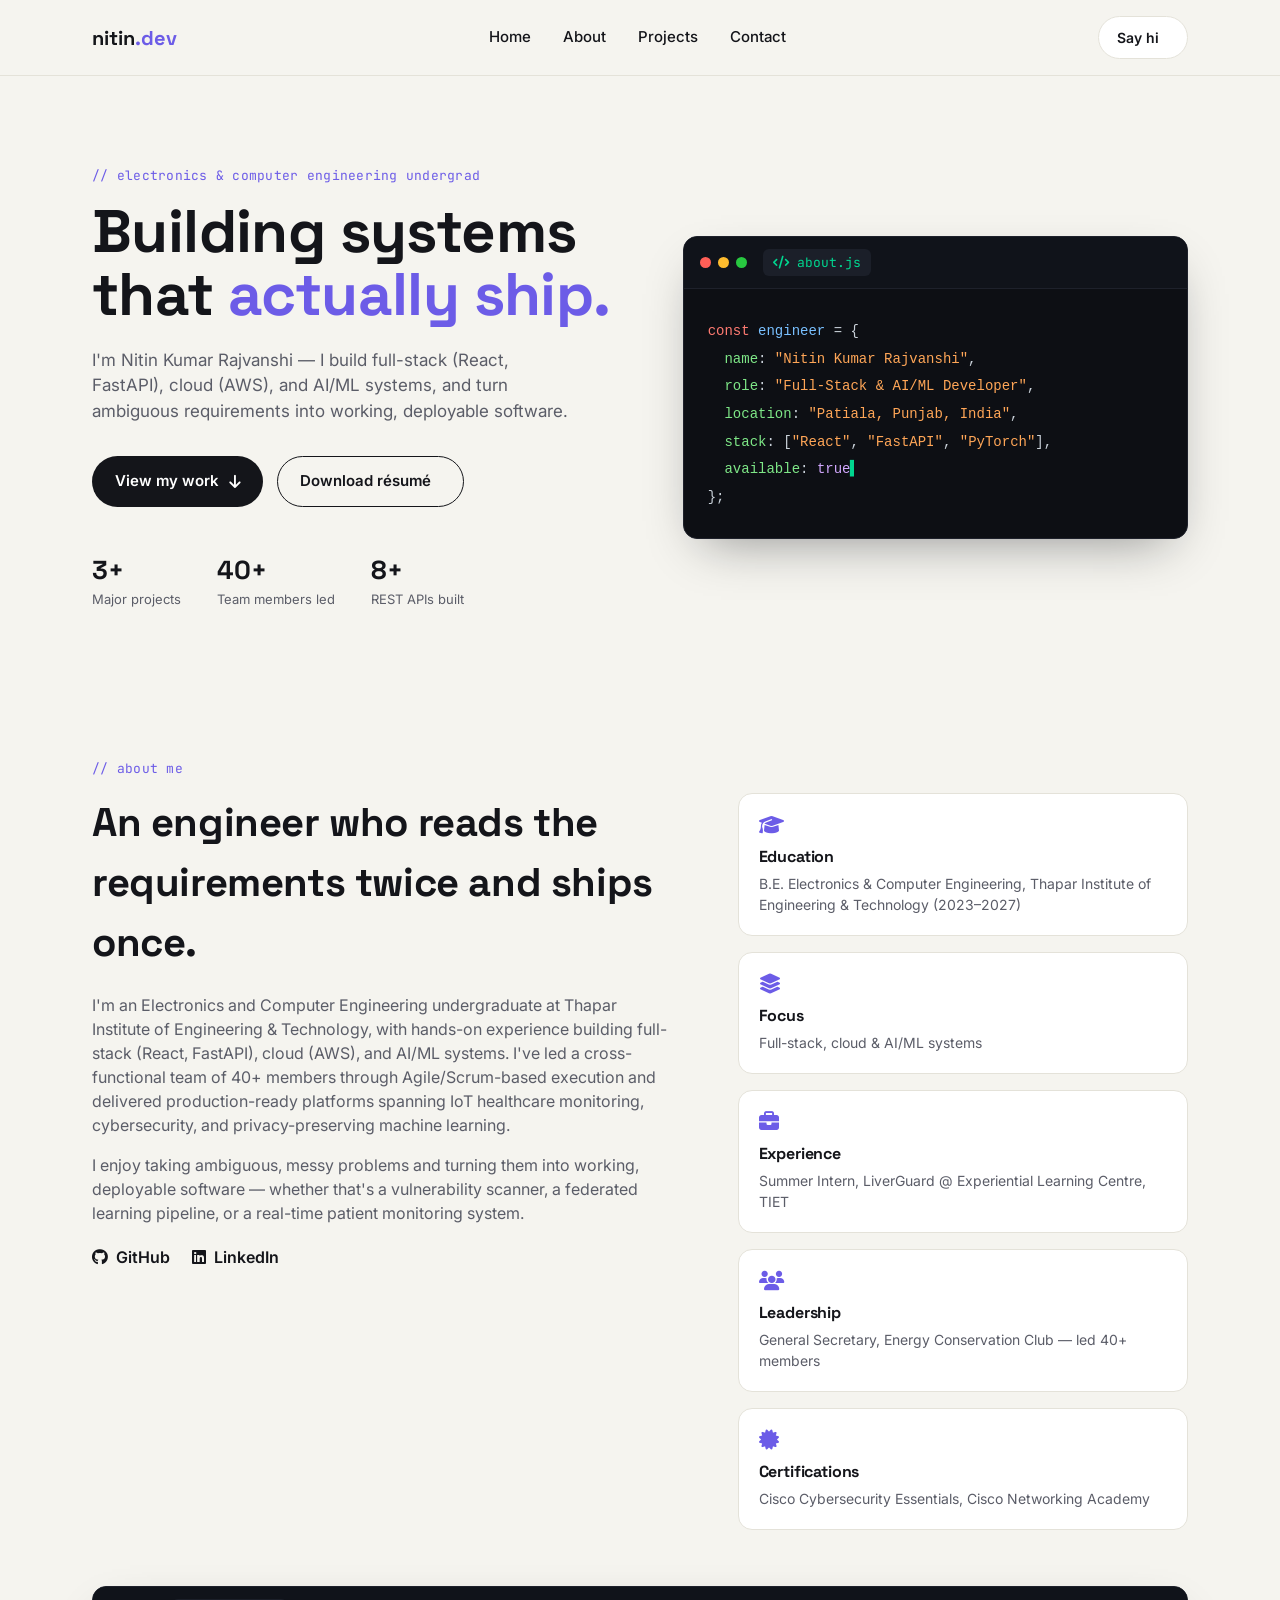
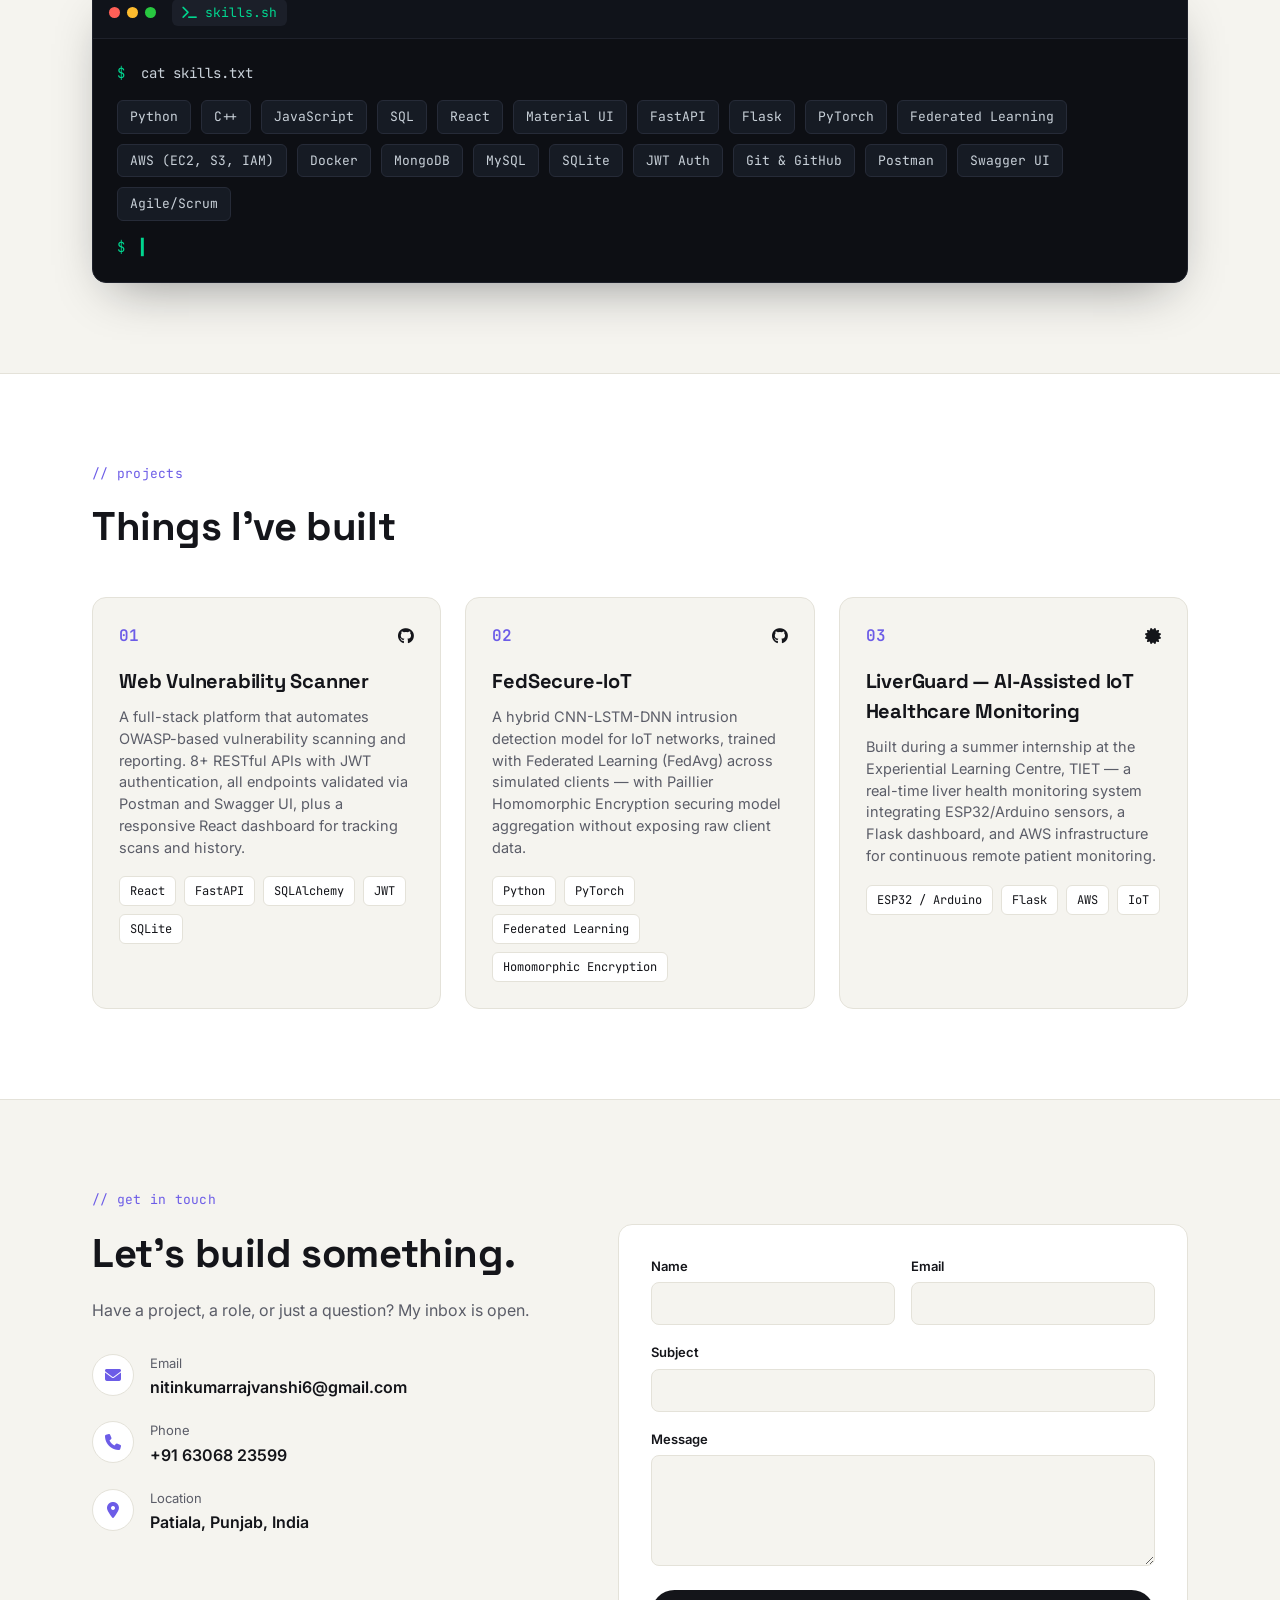
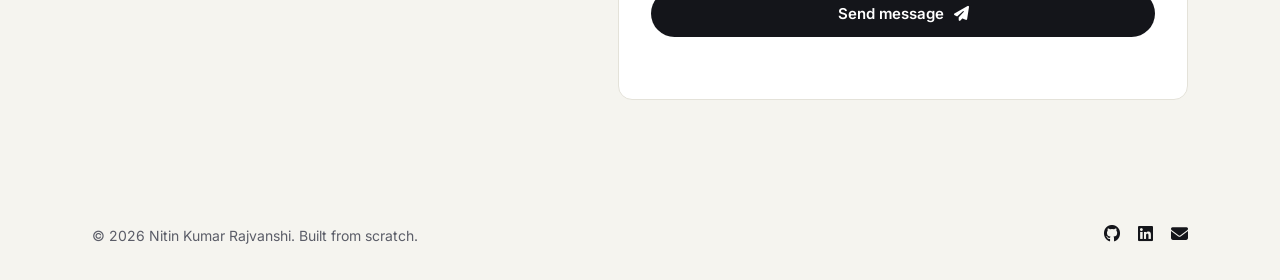
==== index.html @ a14ea59d "Initial portfolio" ====
<!DOCTYPE html>
<html lang="en">
<head>
<meta charset="UTF-8">
<meta name="viewport" content="width=device-width, initial-scale=1.0">
<title>Nitin Kumar Rajvanshi — Full-Stack & AI/ML Developer</title>
<meta name="description" content="Portfolio of Nitin Kumar Rajvanshi, Electronics & Computer Engineering undergraduate building full-stack, cloud, and AI/ML systems.">


<!-- Fonts -->
<link rel="preconnect" href="https://fonts.googleapis.com">
<link rel="preconnect" href="https://fonts.gstatic.com" crossorigin>
<link href="https://fonts.googleapis.com/css2?family=Space+Grotesk:wght@500;600;700&family=Inter:wght@400;500;600&family=JetBrains+Mono:wght@400;500;600&display=swap" rel="stylesheet">

<!-- Icons -->
<link rel="stylesheet" href="https://cdnjs.cloudflare.com/ajax/libs/font-awesome/6.5.1/css/all.min.css">

<link rel="stylesheet" href="style.css">
</head>
<body>

<!-- ============ NAV ============ -->
<header class="nav" id="nav">
  <div class="nav-inner">
    <a href="#home" class="logo">nitin<span class="dot">.dev</span></a>
    <nav class="nav-links">
      <a href="#home">Home</a>
      <a href="#about">About</a>
      <a href="#projects">Projects</a>
      <a href="#contact">Contact</a>
    </nav>
    <a href="#contact" class="btn btn-ghost nav-cta">Say hi <i class="fa-solid fa-arrow-up-right"></i></a>
    <button class="nav-toggle" id="navToggle" aria-label="Toggle menu"><i class="fa-solid fa-bars"></i></button>
  </div>
</header>

<!-- ============ HERO ============ -->
<section class="hero" id="home">
  <div class="hero-inner">
    <div class="hero-copy">
      <p class="eyebrow">// electronics & computer engineering undergrad</p>
      <h1>Building systems<br>that <span class="highlight">actually ship.</span></h1>
      <p class="hero-sub">I'm Nitin Kumar Rajvanshi — I build full-stack (React, FastAPI), cloud (AWS),
        and AI/ML systems, and turn ambiguous requirements into working, deployable software.</p>
      <div class="hero-actions">
        <a href="#projects" class="btn btn-primary">View my work <i class="fa-solid fa-arrow-down"></i></a>
        <a href="resume.pdf" class="btn btn-outline" download>Download résumé <i class="fa-solid fa-arrow-down-to-line"></i></a>
      </div>
      <div class="hero-stats">
        <div><strong>3+</strong><span>Major projects</span></div>
        <div><strong>40+</strong><span>Team members led</span></div>
        <div><strong>8+</strong><span>REST APIs built</span></div>
      </div>
    </div>

    <!-- signature element: code editor window -->
    <div class="editor" aria-hidden="false">
      <div class="editor-titlebar">
        <div class="editor-dots"><span></span><span></span><span></span></div>
        <div class="editor-tabs">
          <div class="editor-tab active"><i class="fa-solid fa-code"></i> about.js</div>
        </div>
      </div>
      <pre class="editor-body"><code><span class="c-key">const</span> <span class="c-var">engineer</span> = {
  <span class="c-prop">name</span>: <span class="c-str">"Nitin Kumar Rajvanshi"</span>,
  <span class="c-prop">role</span>: <span class="c-str">"Full-Stack & AI/ML Developer"</span>,
  <span class="c-prop">location</span>: <span class="c-str">"Patiala, Punjab, India"</span>,
  <span class="c-prop">stack</span>: [<span class="c-str">"React"</span>, <span class="c-str">"FastAPI"</span>, <span class="c-str">"PyTorch"</span>],
  <span class="c-prop">available</span>: <span class="c-bool">true</span><span class="cursor">▍</span>
};</code></pre>
    </div>
  </div>
</section>

<!-- ============ ABOUT ============ -->
<section class="about" id="about">
  <div class="section-inner">
    <p class="eyebrow">// about me</p>
    <div class="about-grid">
      <div class="about-text">
        <h2>An engineer who reads the requirements twice and ships once.</h2>
        <p>I'm an Electronics and Computer Engineering undergraduate at Thapar Institute of
          Engineering & Technology, with hands-on experience building full-stack (React, FastAPI),
          cloud (AWS), and AI/ML systems. I've led a cross-functional team of 40+ members through
          Agile/Scrum-based execution and delivered production-ready platforms spanning IoT
          healthcare monitoring, cybersecurity, and privacy-preserving machine learning.</p>
        <p>I enjoy taking ambiguous, messy problems and turning them into working, deployable
          software — whether that's a vulnerability scanner, a federated learning pipeline, or a
          real-time patient monitoring system.</p>
        <div class="about-links">
          <a href="https://github.com/NitinRajvanshi" target="_blank" rel="noopener"><i class="fa-brands fa-github"></i> GitHub</a>
          <a href="https://linkedin.com/in/nitinkumarrajvanshi" target="_blank" rel="noopener"><i class="fa-brands fa-linkedin"></i> LinkedIn</a>
        </div>
      </div>

      <div class="about-cards">
        <div class="info-card">
          <i class="fa-solid fa-graduation-cap"></i>
          <h3>Education</h3>
          <p>B.E. Electronics & Computer Engineering, Thapar Institute of Engineering & Technology (2023–2027)</p>
        </div>
        <div class="info-card">
          <i class="fa-solid fa-layer-group"></i>
          <h3>Focus</h3>
          <p>Full-stack, cloud & AI/ML systems</p>
        </div>
        <div class="info-card">
          <i class="fa-solid fa-briefcase"></i>
          <h3>Experience</h3>
          <p>Summer Intern, LiverGuard @ Experiential Learning Centre, TIET</p>
        </div>
        <div class="info-card">
          <i class="fa-solid fa-users"></i>
          <h3>Leadership</h3>
          <p>General Secretary, Energy Conservation Club — led 40+ members</p>
        </div>
        <div class="info-card">
          <i class="fa-solid fa-certificate"></i>
          <h3>Certifications</h3>
          <p>Cisco Cybersecurity Essentials, Cisco Networking Academy</p>
        </div>
      </div>
    </div>

    <!-- skills as a terminal -->
    <div class="terminal">
      <div class="editor-titlebar">
        <div class="editor-dots"><span></span><span></span><span></span></div>
        <div class="editor-tabs"><div class="editor-tab active"><i class="fa-solid fa-terminal"></i> skills.sh</div></div>
      </div>
      <div class="terminal-body">
        <p><span class="prompt">$</span> cat skills.txt</p>
        <div class="skill-tags">
          <span>Python</span><span>C++</span><span>JavaScript</span><span>SQL</span>
          <span>React</span><span>Material UI</span><span>FastAPI</span><span>Flask</span>
          <span>PyTorch</span><span>Federated Learning</span><span>AWS (EC2, S3, IAM)</span><span>Docker</span>
          <span>MongoDB</span><span>MySQL</span><span>SQLite</span><span>JWT Auth</span>
          <span>Git &amp; GitHub</span><span>Postman</span><span>Swagger UI</span><span>Agile/Scrum</span>
        </div>
        <p><span class="prompt">$</span> <span class="cursor">▍</span></p>
      </div>
    </div>
  </div>
</section>

<!-- ============ PROJECTS ============ -->
<section class="projects" id="projects">
  <div class="section-inner">
    <p class="eyebrow">// projects</p>
    <h2>Things I've built</h2>

    <div class="project-grid">

      <article class="project-card">
        <div class="project-top">
          <span class="project-num">01</span>
          <div class="project-links">
            <a href="https://github.com/NitinRajvanshi" target="_blank" rel="noopener" aria-label="Source code"><i class="fa-brands fa-github"></i></a>
          </div>
        </div>
        <h3>Web Vulnerability Scanner</h3>
        <p>A full-stack platform that automates OWASP-based vulnerability scanning and reporting.
          8+ RESTful APIs with JWT authentication, all endpoints validated via Postman and Swagger UI,
          plus a responsive React dashboard for tracking scans and history.</p>
        <div class="tags"><span>React</span><span>FastAPI</span><span>SQLAlchemy</span><span>JWT</span><span>SQLite</span></div>
      </article>

      <article class="project-card">
        <div class="project-top">
          <span class="project-num">02</span>
          <div class="project-links">
            <a href="https://github.com/NitinRajvanshi" target="_blank" rel="noopener" aria-label="Source code"><i class="fa-brands fa-github"></i></a>
          </div>
        </div>
        <h3>FedSecure-IoT</h3>
        <p>A hybrid CNN-LSTM-DNN intrusion detection model for IoT networks, trained with
          Federated Learning (FedAvg) across simulated clients — with Paillier Homomorphic
          Encryption securing model aggregation without exposing raw client data.</p>
        <div class="tags"><span>Python</span><span>PyTorch</span><span>Federated Learning</span><span>Homomorphic Encryption</span></div>
      </article>

      <article class="project-card">
        <div class="project-top">
          <span class="project-num">03</span>
          <div class="project-links">
            <span aria-label="Internship project" title="Internship project"><i class="fa-solid fa-certificate"></i></span>
          </div>
        </div>
        <h3>LiverGuard — AI-Assisted IoT Healthcare Monitoring</h3>
        <p>Built during a summer internship at the Experiential Learning Centre, TIET — a
          real-time liver health monitoring system integrating ESP32/Arduino sensors, a Flask
          dashboard, and AWS infrastructure for continuous remote patient monitoring.</p>
        <div class="tags"><span>ESP32 / Arduino</span><span>Flask</span><span>AWS</span><span>IoT</span></div>
      </article>

    </div>
  </div>
</section>

<!-- ============ CONTACT ============ -->
<section class="contact" id="contact">
  <div class="section-inner">
    <p class="eyebrow">// get in touch</p>
    <div class="contact-grid">
      <div class="contact-info">
        <h2>Let's build something.</h2>
        <p>Have a project, a role, or just a question? My inbox is open.</p>

        <div class="contact-detail"><i class="fa-solid fa-envelope"></i>
          <div><span>Email</span><a href="mailto:nitinkumarrajvanshi6@gmail.com">nitinkumarrajvanshi6@gmail.com</a></div>
        </div>
        <div class="contact-detail"><i class="fa-solid fa-phone"></i>
          <div><span>Phone</span><a href="tel:+916306823599">+91 63068 23599</a></div>
        </div>
        <div class="contact-detail"><i class="fa-solid fa-location-dot"></i>
          <div><span>Location</span><p>Patiala, Punjab, India</p></div>
        </div>
      </div>

      <form class="contact-form" id="contactForm">
        <div class="form-row">
          <div class="field">
            <label for="name">Name</label>
            <input type="text" id="name" name="name" required>
          </div>
          <div class="field">
            <label for="email">Email</label>
            <input type="email" id="email" name="email" required>
          </div>
        </div>
        <div class="field">
          <label for="subject">Subject</label>
          <input type="text" id="subject" name="subject" required>
        </div>
        <div class="field">
          <label for="message">Message</label>
          <textarea id="message" name="message" rows="5" required></textarea>
        </div>
        <button type="submit" class="btn btn-primary btn-block">Send message <i class="fa-solid fa-paper-plane"></i></button>
        <p class="form-note" id="formNote"></p>
      </form>
    </div>
  </div>
</section>

<footer class="footer">
  <div class="section-inner footer-inner">
    <p>© <span id="year"></span> Nitin Kumar Rajvanshi. Built from scratch.</p>
    <div class="footer-links">
      <a href="https://github.com/NitinRajvanshi" target="_blank" rel="noopener"><i class="fa-brands fa-github"></i></a>
      <a href="https://linkedin.com/in/nitinkumarrajvanshi" target="_blank" rel="noopener"><i class="fa-brands fa-linkedin"></i></a>
      <a href="mailto:nitinkumarrajvanshi6@gmail.com"><i class="fa-solid fa-envelope"></i></a>
    </div>
  </div>
</footer>

<script src="script.js"></script>
</body>
</html>
---- style.css ----
/* =========================================================
   DESIGN TOKENS
   ========================================================= */
:root{
  --paper:      #F5F4EF;
  --ink:        #14151A;
  --ink-soft:   #5B5D68;
  --line:       #E4E2D9;
  --panel:      #0D0F14;      /* editor / terminal dark surface */
  --panel-text: #C9D1D9;
  --accent:     #00D68F;      /* terminal green */
  --accent-2:   #6C5CE7;      /* violet, secondary accent */
  --white:      #ffffff;

  --font-display: 'Space Grotesk', sans-serif;
  --font-body:    'Inter', sans-serif;
  --font-mono:    'JetBrains Mono', monospace;

  --radius: 14px;
  --container: 1160px;
}

*{ box-sizing: border-box; margin: 0; padding: 0; }
html{ scroll-behavior: smooth; }
body{
  font-family: var(--font-body);
  background: var(--paper);
  color: var(--ink);
  line-height: 1.5;
  -webkit-font-smoothing: antialiased;
}
img{ max-width: 100%; display:block; }
a{ color: inherit; text-decoration: none; }
ul{ list-style: none; }

.section-inner{
  max-width: var(--container);
  margin: 0 auto;
  padding: 0 32px;
}
.eyebrow{
  font-family: var(--font-mono);
  font-size: 13px;
  letter-spacing: .02em;
  color: var(--accent-2);
  margin-bottom: 14px;
}
h1,h2,h3{ font-family: var(--font-display); letter-spacing: -0.01em; }
h2{ font-size: clamp(28px, 4vw, 40px); margin-bottom: 20px; }

/* focus visibility */
a:focus-visible, button:focus-visible, input:focus-visible, textarea:focus-visible{
  outline: 2px solid var(--accent-2);
  outline-offset: 3px;
}
@media (prefers-reduced-motion: reduce){
  *{ animation: none !important; transition: none !important; }
}

/* =========================================================
   BUTTONS
   ========================================================= */
.btn{
  display:inline-flex; align-items:center; gap:10px;
  padding: 13px 22px;
  border-radius: 999px;
  font-family: var(--font-body);
  font-weight: 600;
  font-size: 15px;
  border: 1px solid transparent;
  cursor: pointer;
  transition: transform .15s ease, background .15s ease, color .15s ease, border-color .15s ease;
}
.btn:hover{ transform: translateY(-2px); }
.btn-primary{ background: var(--ink); color: var(--white); }
.btn-primary:hover{ background: var(--accent-2); }
.btn-outline{ background: transparent; color: var(--ink); border-color: var(--ink); }
.btn-outline:hover{ background: var(--ink); color: var(--white); }
.btn-ghost{ background: var(--white); color: var(--ink); border-color: var(--line); padding: 10px 18px; font-size: 14px; }
.btn-block{ width: 100%; justify-content: center; }

/* =========================================================
   NAV
   ========================================================= */
.nav{
  position: sticky; top: 0; z-index: 50;
  background: rgba(245,244,239,0.85);
  backdrop-filter: blur(10px);
  border-bottom: 1px solid var(--line);
}
.nav-inner{
  max-width: var(--container);
  margin: 0 auto;
  padding: 16px 32px;
  display:flex; align-items:center; justify-content:space-between;
}
.logo{ font-family: var(--font-display); font-weight: 700; font-size: 20px; }
.logo .dot{ color: var(--accent-2); }
.nav-links{ display:flex; gap: 32px; font-size: 15px; font-weight: 500; }
.nav-links a{ position:relative; }
.nav-links a::after{
  content:""; position:absolute; left:0; bottom:-4px; width:0; height:2px;
  background: var(--accent-2); transition: width .2s ease;
}
.nav-links a:hover::after{ width:100%; }
.nav-toggle{ display:none; background:none; border:none; font-size:20px; cursor:pointer; }

@media (max-width: 860px){
  .nav-links, .nav-cta{ display:none; }
  .nav-toggle{ display:block; }
  .nav-links.open{
    display:flex; flex-direction:column; gap:18px;
    position:absolute; top:100%; left:0; right:0;
    background: var(--paper); padding: 24px 32px; border-bottom: 1px solid var(--line);
  }
}

/* =========================================================
   HERO
   ========================================================= */
.hero{ padding: 90px 0 60px; }
.hero-inner{
  max-width: var(--container);
  margin: 0 auto;
  padding: 0 32px;
  display: grid;
  grid-template-columns: 1.05fr 1fr;
  gap: 60px;
  align-items: center;
}
.hero-copy h1{
  font-size: clamp(38px, 5.2vw, 60px);
  line-height: 1.05;
  margin-bottom: 22px;
}
.highlight{ color: var(--accent-2); }
.hero-sub{ font-size: 17px; color: var(--ink-soft); max-width: 480px; margin-bottom: 32px; }
.hero-actions{ display:flex; gap: 14px; flex-wrap: wrap; margin-bottom: 44px; }
.hero-stats{ display:flex; gap: 36px; }
.hero-stats div{ display:flex; flex-direction:column; }
.hero-stats strong{ font-family: var(--font-display); font-size: 26px; }
.hero-stats span{ font-size: 13px; color: var(--ink-soft); }

/* editor window — signature element */
.editor, .terminal{
  background: var(--panel);
  border-radius: var(--radius);
  overflow: hidden;
  box-shadow: 0 20px 50px -20px rgba(13,15,20,0.45);
  border: 1px solid #1E212B;
}
.editor-titlebar{
  display:flex; align-items:center; gap: 16px;
  padding: 12px 16px;
  background: #10131A;
  border-bottom: 1px solid #1E212B;
}
.editor-dots{ display:flex; gap:7px; }
.editor-dots span{ width:11px; height:11px; border-radius:50%; background:#33384A; }
.editor-dots span:nth-child(1){ background:#FF5F57; }
.editor-dots span:nth-child(2){ background:#FEBC2E; }
.editor-dots span:nth-child(3){ background:#28C840; }
.editor-tabs{ display:flex; }
.editor-tab{
  font-family: var(--font-mono); font-size: 13px; color: var(--panel-text);
  display:flex; align-items:center; gap:8px;
  padding: 4px 10px; border-radius: 6px;
}
.editor-tab.active{ background:#1B1F29; color: var(--accent); }
.editor-body{
  font-family: var(--font-mono);
  font-size: 14px;
  line-height: 1.9;
  color: var(--panel-text);
  padding: 28px 24px;
  overflow-x: auto;
}
.c-key{ color:#FF7B72; } .c-var{ color:#79C0FF; } .c-prop{ color:#7EE787; }
.c-str{ color:#FFA657; } .c-bool{ color:#D2A8FF; }
.cursor{ color: var(--accent); animation: blink 1s step-end infinite; }
@keyframes blink{ 50%{ opacity:0; } }

/* =========================================================
   ABOUT
   ========================================================= */
.about{ padding: 90px 0; }
.about-grid{ display:grid; grid-template-columns: 1.3fr 1fr; gap: 60px; margin-bottom: 56px; }
.about-text p{ color: var(--ink-soft); margin-bottom: 16px; font-size: 16px; }
.about-links{ display:flex; gap: 22px; margin-top: 20px; font-weight: 600; }
.about-links a{ display:flex; align-items:center; gap:8px; }
.about-links a:hover{ color: var(--accent-2); }

.about-cards{ display:flex; flex-direction:column; gap: 16px; }
.info-card{
  background: var(--white);
  border: 1px solid var(--line);
  border-radius: var(--radius);
  padding: 20px;
}
.info-card i{ color: var(--accent-2); font-size: 20px; margin-bottom: 10px; }
.info-card h3{ font-size: 16px; margin-bottom: 4px; }
.info-card p{ color: var(--ink-soft); font-size: 14px; }

.terminal-body{ padding: 24px; font-family: var(--font-mono); font-size: 14px; color: var(--panel-text); }
.prompt{ color: var(--accent); margin-right: 8px; }
.skill-tags{ display:flex; flex-wrap:wrap; gap:10px; margin: 16px 0; }
.skill-tags span{
  background:#161B24; border:1px solid #262B38; color: var(--panel-text);
  padding: 6px 12px; border-radius: 6px; font-size: 13px;
}

/* =========================================================
   PROJECTS
   ========================================================= */
.projects{ padding: 90px 0; background: var(--white); border-top:1px solid var(--line); border-bottom:1px solid var(--line); }
.project-grid{ display:grid; grid-template-columns: repeat(3, 1fr); gap: 24px; margin-top: 40px; }
.project-card{
  background: var(--paper);
  border: 1px solid var(--line);
  border-radius: var(--radius);
  padding: 26px;
  transition: transform .2s ease, box-shadow .2s ease;
}
.project-card:hover{ transform: translateY(-6px); box-shadow: 0 20px 40px -24px rgba(20,21,26,0.25); }
.project-top{ display:flex; justify-content:space-between; align-items:center; margin-bottom: 18px; }
.project-num{ font-family: var(--font-mono); color: var(--accent-2); font-weight:600; }
.project-links{ display:flex; gap:14px; font-size: 16px; }
.project-links a:hover{ color: var(--accent-2); }
.project-card h3{ font-size: 20px; margin-bottom: 10px; }
.project-card p{ color: var(--ink-soft); font-size: 14.5px; margin-bottom: 18px; }
.tags{ display:flex; flex-wrap:wrap; gap:8px; }
.tags span{ font-family: var(--font-mono); font-size: 12px; background: var(--white); border:1px solid var(--line); padding: 5px 10px; border-radius: 6px; }

/* =========================================================
   CONTACT
   ========================================================= */
.contact{ padding: 90px 0; }
.contact-grid{ display:grid; grid-template-columns: 0.9fr 1.1fr; gap: 60px; }
.contact-info h2{ margin-bottom: 14px; }
.contact-info > p{ color: var(--ink-soft); margin-bottom: 32px; }
.contact-detail{ display:flex; align-items:flex-start; gap:16px; margin-bottom: 22px; }
.contact-detail i{
  width: 42px; height: 42px; border-radius: 50%;
  background: var(--white); border:1px solid var(--line);
  display:flex; align-items:center; justify-content:center;
  color: var(--accent-2); flex-shrink:0;
}
.contact-detail span{ display:block; font-size: 13px; color: var(--ink-soft); margin-bottom: 2px; }
.contact-detail a, .contact-detail p{ font-weight: 600; }

.contact-form{ background: var(--white); border:1px solid var(--line); border-radius: var(--radius); padding: 32px; }
.form-row{ display:grid; grid-template-columns: 1fr 1fr; gap: 16px; }
.field{ margin-bottom: 18px; }
.field label{ display:block; font-size: 13px; font-weight:600; margin-bottom: 6px; }
.field input, .field textarea{
  width:100%; padding: 12px 14px; border-radius: 8px;
  border:1px solid var(--line); font-family: var(--font-body); font-size: 14px;
  background: var(--paper);
}
.field input:focus, .field textarea:focus{ border-color: var(--accent-2); }
.form-note{ margin-top: 12px; font-size: 13px; color: var(--accent-2); min-height: 18px; }

/* =========================================================
   FOOTER
   ========================================================= */
.footer{ padding: 32px 0; }
.footer-inner{ display:flex; justify-content:space-between; align-items:center; flex-wrap:wrap; gap: 16px; }
.footer p{ color: var(--ink-soft); font-size: 14px; }
.footer-links{ display:flex; gap: 18px; font-size: 17px; }
.footer-links a:hover{ color: var(--accent-2); }

/* =========================================================
   RESPONSIVE
   ========================================================= */
@media (max-width: 900px){
  .hero-inner, .about-grid, .contact-grid{ grid-template-columns: 1fr; }
  .project-grid{ grid-template-columns: 1fr 1fr; }
  .form-row{ grid-template-columns: 1fr; }
}
@media (max-width: 600px){
  .project-grid{ grid-template-columns: 1fr; }
  .hero{ padding-top: 60px; }
  .hero-stats{ gap: 22px; }
  .section-inner, .nav-inner, .hero-inner{ padding-left: 20px; padding-right: 20px; }
}
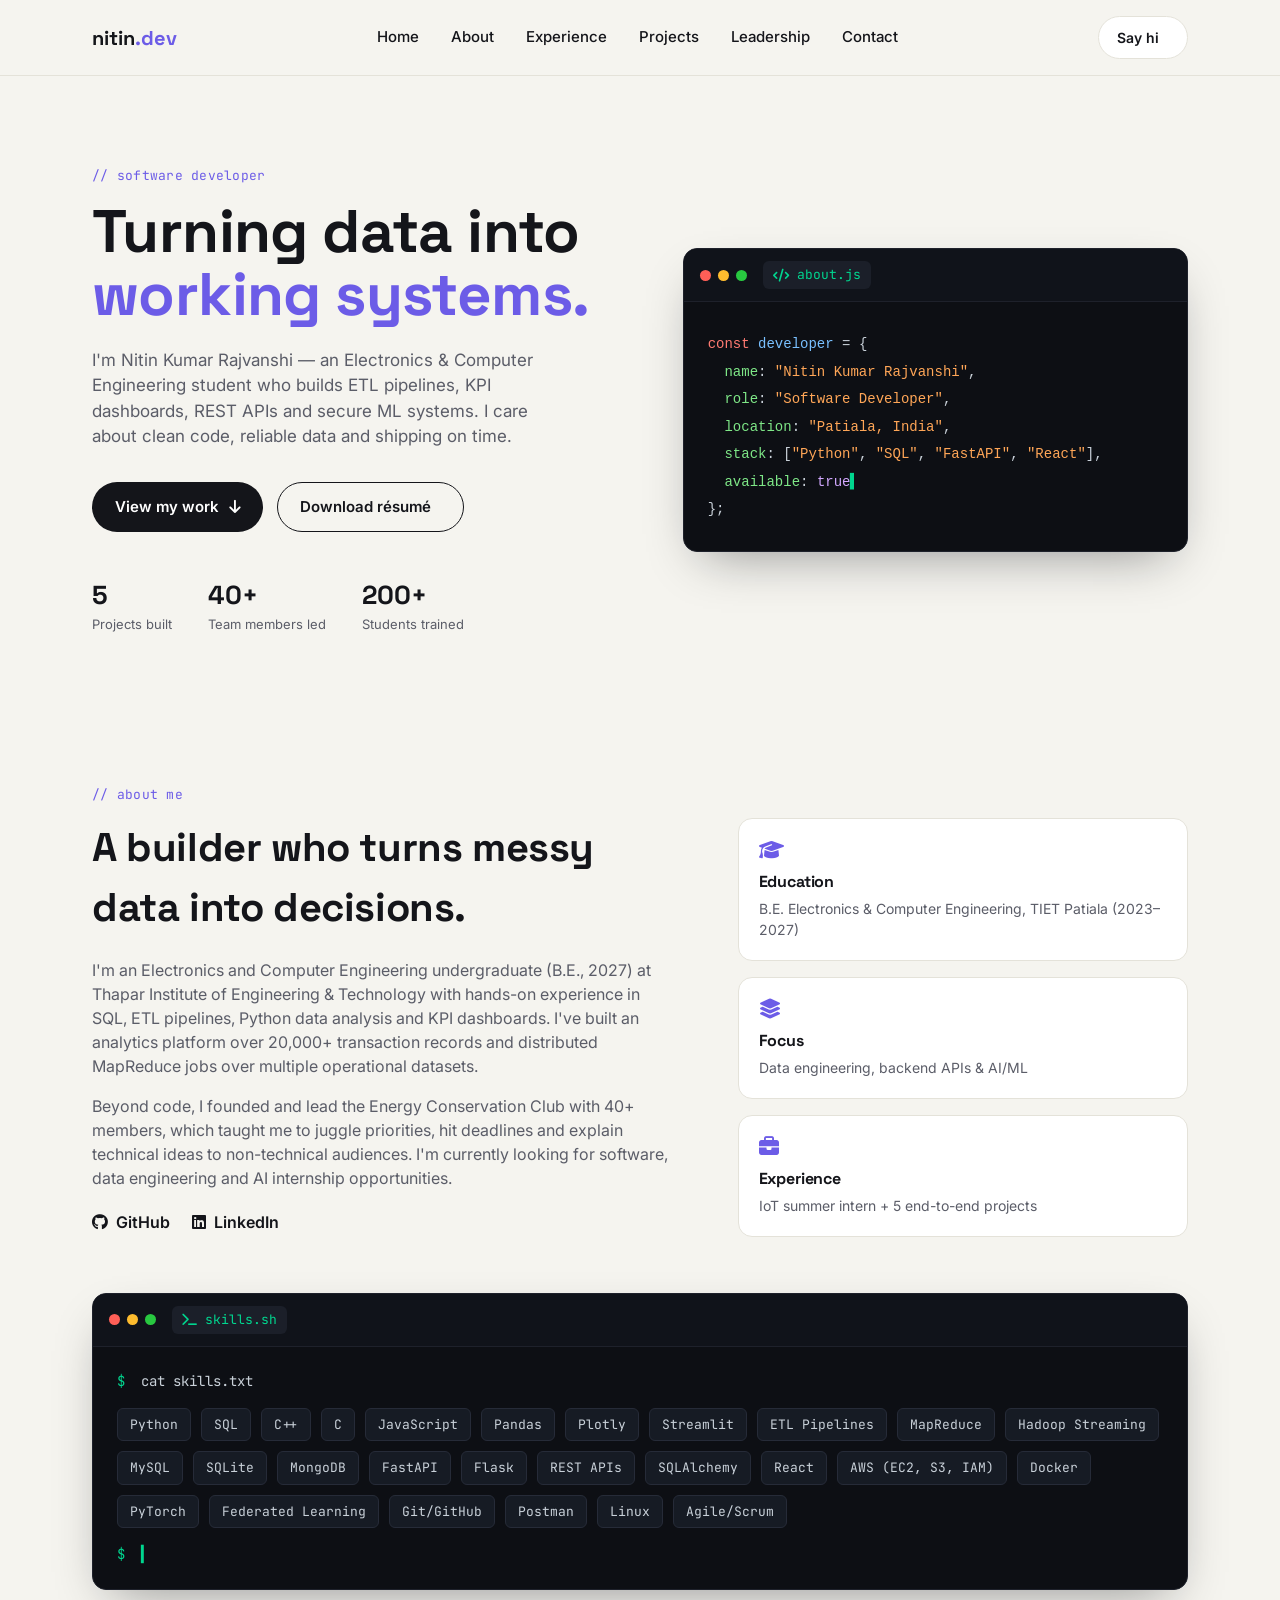
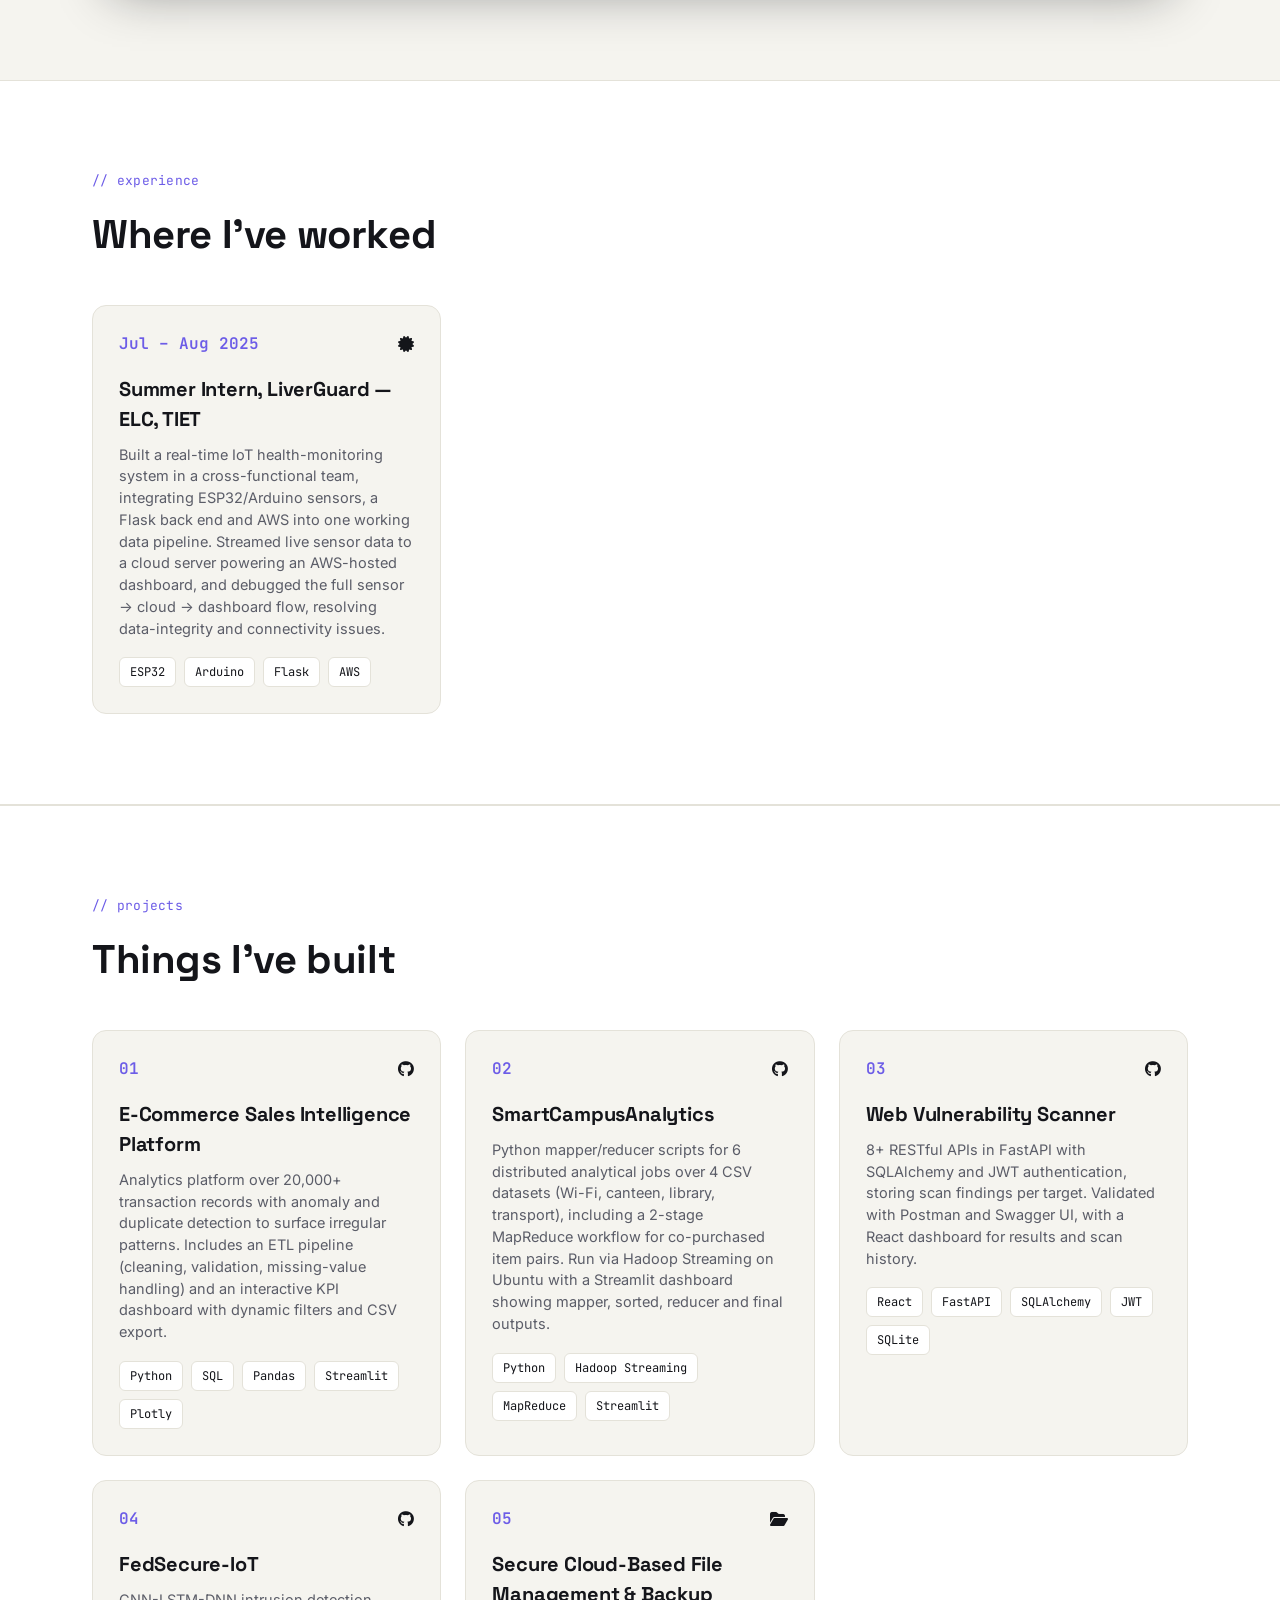
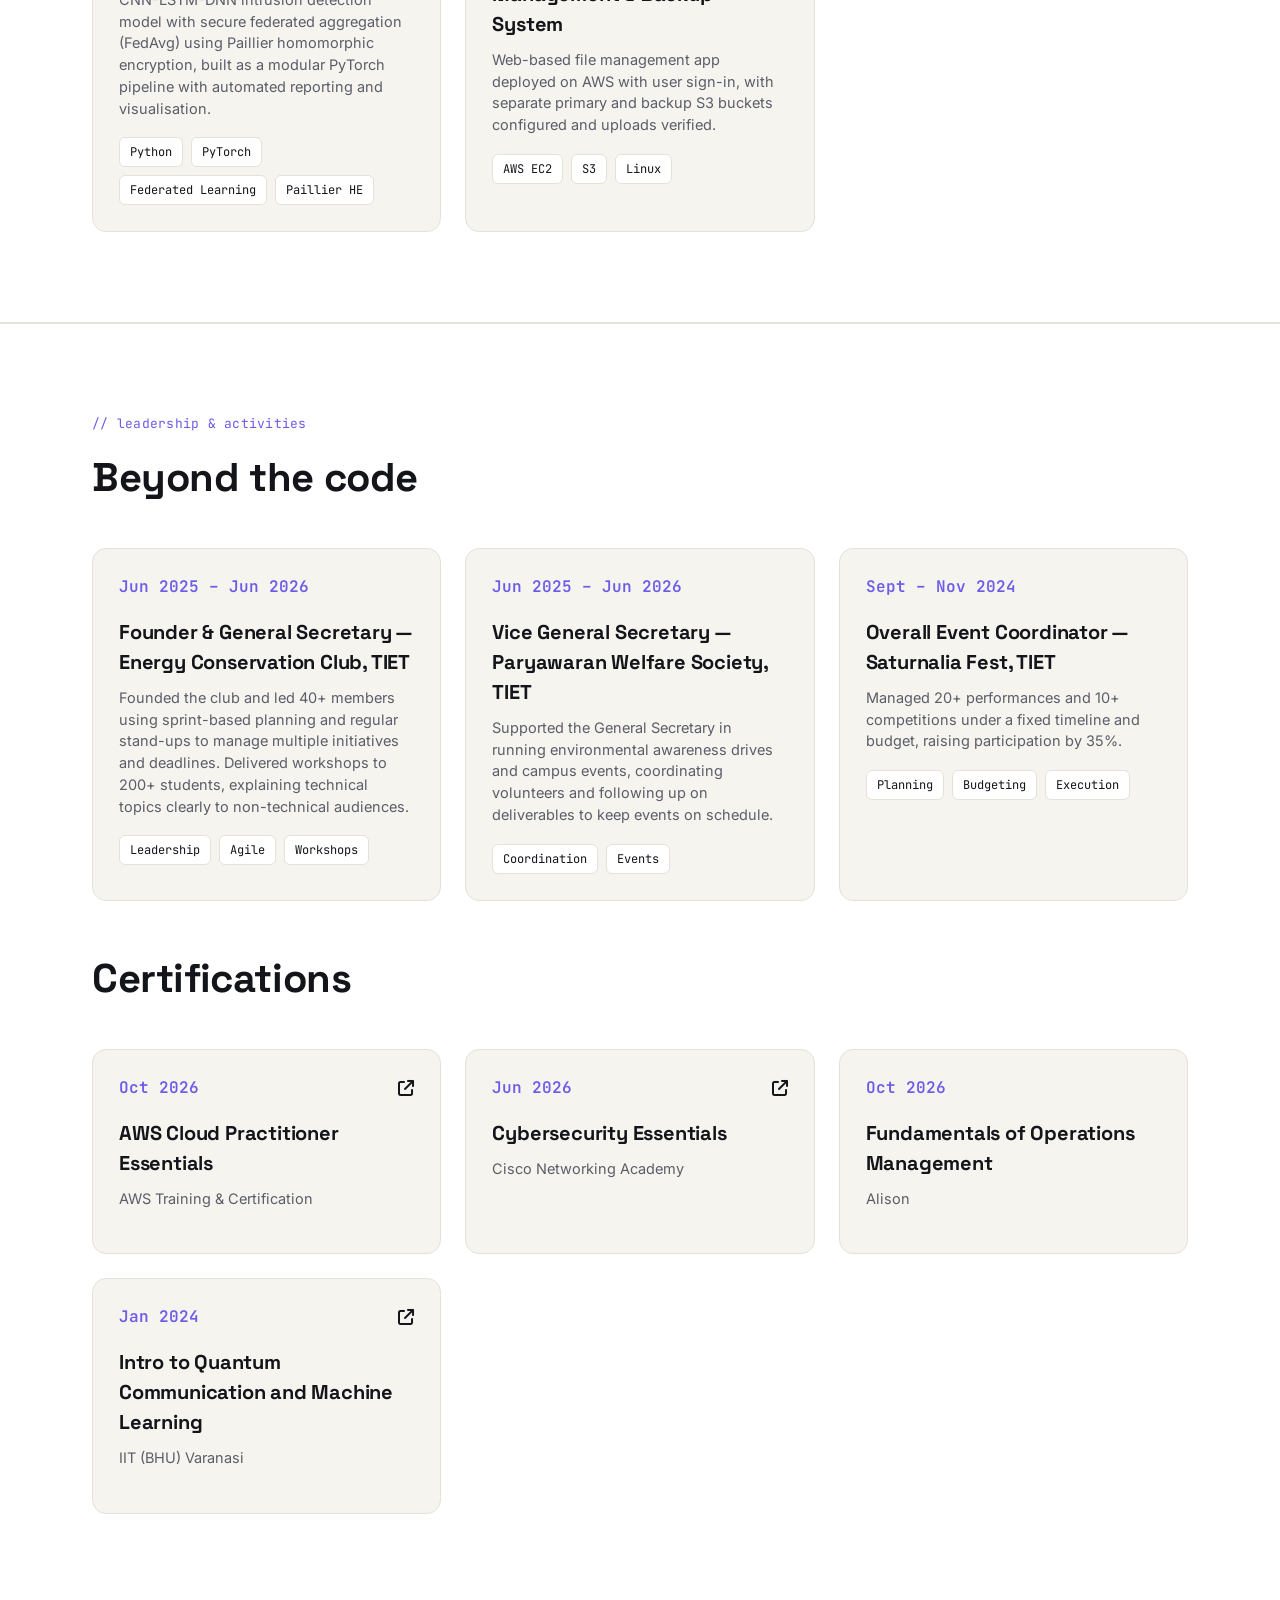
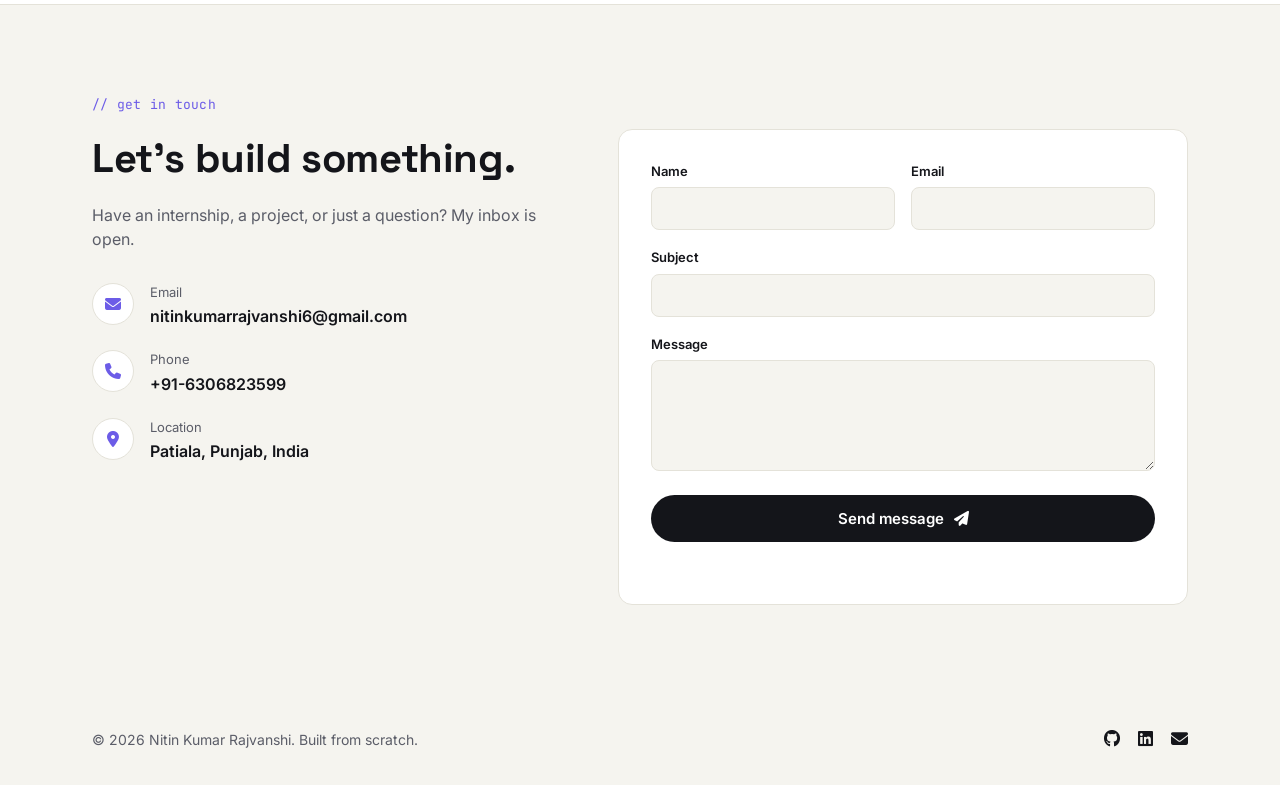
==== commit fa687b26: "Update print statement from 'Hello' to 'Goodbye'" ====
--- a/index.html
+++ b/index.html
@@ -1,259 +1,424 @@
 <!DOCTYPE html>
 <html lang="en">
+
 <head>
-<meta charset="UTF-8">
-<meta name="viewport" content="width=device-width, initial-scale=1.0">
-<title>Nitin Kumar Rajvanshi — Full-Stack & AI/ML Developer</title>
-<meta name="description" content="Portfolio of Nitin Kumar Rajvanshi, Electronics & Computer Engineering undergraduate building full-stack, cloud, and AI/ML systems.">
-
-
-<!-- Fonts -->
-<link rel="preconnect" href="https://fonts.googleapis.com">
-<link rel="preconnect" href="https://fonts.gstatic.com" crossorigin>
-<link href="https://fonts.googleapis.com/css2?family=Space+Grotesk:wght@500;600;700&family=Inter:wght@400;500;600&family=JetBrains+Mono:wght@400;500;600&display=swap" rel="stylesheet">
-
-<!-- Icons -->
-<link rel="stylesheet" href="https://cdnjs.cloudflare.com/ajax/libs/font-awesome/6.5.1/css/all.min.css">
-
-<link rel="stylesheet" href="style.css">
+  <meta charset="UTF-8">
+  <meta name="viewport" content="width=device-width, initial-scale=1.0">
+  <title>Nitin Kumar Rajvanshi — Business Analyst /Data Analyst / Cloud Engineer and Security Developer </title>
+  <meta name="description"
+    content="Portfolio of Nitin Kumar Rajvanshi, Electronics and Computer Engineering student at TIET Patiala building data pipelines, backend APIs, dashboards and secure ML systems.">
+
+  <!-- Fonts -->
+  <link rel="preconnect" href="https://fonts.googleapis.com">
+  <link rel="preconnect" href="https://fonts.gstatic.com" crossorigin>
+  <link
+    href="https://fonts.googleapis.com/css2?family=Space+Grotesk:wght@500;600;700&family=Inter:wght@400;500;600&family=JetBrains+Mono:wght@400;500;600&display=swap"
+    rel="stylesheet">
+
+  <!-- Icons -->
+  <link rel="stylesheet" href="https://cdnjs.cloudflare.com/ajax/libs/font-awesome/6.5.1/css/all.min.css">
+
+  <link rel="stylesheet" href="style.css">
 </head>
+
 <body>
 
-<!-- ============ NAV ============ -->
-<header class="nav" id="nav">
-  <div class="nav-inner">
-    <a href="#home" class="logo">nitin<span class="dot">.dev</span></a>
-    <nav class="nav-links">
-      <a href="#home">Home</a>
-      <a href="#about">About</a>
-      <a href="#projects">Projects</a>
-      <a href="#contact">Contact</a>
-    </nav>
-    <a href="#contact" class="btn btn-ghost nav-cta">Say hi <i class="fa-solid fa-arrow-up-right"></i></a>
-    <button class="nav-toggle" id="navToggle" aria-label="Toggle menu"><i class="fa-solid fa-bars"></i></button>
-  </div>
-</header>
-
-<!-- ============ HERO ============ -->
-<section class="hero" id="home">
-  <div class="hero-inner">
-    <div class="hero-copy">
-      <p class="eyebrow">// electronics & computer engineering undergrad</p>
-      <h1>Building systems<br>that <span class="highlight">actually ship.</span></h1>
-      <p class="hero-sub">I'm Nitin Kumar Rajvanshi — I build full-stack (React, FastAPI), cloud (AWS),
-        and AI/ML systems, and turn ambiguous requirements into working, deployable software.</p>
-      <div class="hero-actions">
-        <a href="#projects" class="btn btn-primary">View my work <i class="fa-solid fa-arrow-down"></i></a>
-        <a href="resume.pdf" class="btn btn-outline" download>Download résumé <i class="fa-solid fa-arrow-down-to-line"></i></a>
-      </div>
-      <div class="hero-stats">
-        <div><strong>3+</strong><span>Major projects</span></div>
-        <div><strong>40+</strong><span>Team members led</span></div>
-        <div><strong>8+</strong><span>REST APIs built</span></div>
-      </div>
-    </div>
-
-    <!-- signature element: code editor window -->
-    <div class="editor" aria-hidden="false">
-      <div class="editor-titlebar">
-        <div class="editor-dots"><span></span><span></span><span></span></div>
-        <div class="editor-tabs">
-          <div class="editor-tab active"><i class="fa-solid fa-code"></i> about.js</div>
-        </div>
-      </div>
-      <pre class="editor-body"><code><span class="c-key">const</span> <span class="c-var">engineer</span> = {
+  <!-- ============ NAV ============ -->
+  <header class="nav" id="nav">
+    <div class="nav-inner">
+      <a href="#home" class="logo">nitin<span class="dot">.dev</span></a>
+      <nav class="nav-links">
+        <a href="#home">Home</a>
+        <a href="#about">About</a>
+        <a href="#experience">Experience</a>
+        <a href="#projects">Projects</a>
+        <a href="#leadership">Leadership</a>
+        <a href="#contact">Contact</a>
+      </nav>
+      <a href="#contact" class="btn btn-ghost nav-cta">Say hi <i class="fa-solid fa-arrow-up-right"></i></a>
+      <button class="nav-toggle" id="navToggle" aria-label="Toggle menu"><i class="fa-solid fa-bars"></i></button>
+    </div>
+  </header>
+
+  <!-- ============ HERO ============ -->
+  <section class="hero" id="home">
+    <div class="hero-inner">
+      <div class="hero-copy">
+        <p class="eyebrow">// software developer</p>
+        <h1>Turning data into<br><span class="highlight">working systems.</span></h1>
+        <p class="hero-sub">I'm Nitin Kumar Rajvanshi — an Electronics &amp; Computer Engineering student who builds
+          ETL pipelines, KPI dashboards, REST APIs and secure ML systems. I care about clean code,
+          reliable data and shipping on time.</p>
+        <div class="hero-actions">
+          <a href="#projects" class="btn btn-primary">View my work <i class="fa-solid fa-arrow-down"></i></a>
+          <a href="resume.pdf" class="btn btn-outline" download>Download résumé <i
+              class="fa-solid fa-arrow-down-to-line"></i></a>
+        </div>
+        <div class="hero-stats">
+          <div><strong>5</strong><span>Projects built</span></div>
+          <div><strong>40+</strong><span>Team members led</span></div>
+          <div><strong>200+</strong><span>Students trained</span></div>
+        </div>
+      </div>
+
+      <!-- signature element: code editor window -->
+      <div class="editor" aria-hidden="false">
+        <div class="editor-titlebar">
+          <div class="editor-dots"><span></span><span></span><span></span></div>
+          <div class="editor-tabs">
+            <div class="editor-tab active"><i class="fa-solid fa-code"></i> about.js</div>
+          </div>
+        </div>
+        <pre class="editor-body"><code><span class="c-key">const</span> <span class="c-var">developer</span> = {
   <span class="c-prop">name</span>: <span class="c-str">"Nitin Kumar Rajvanshi"</span>,
-  <span class="c-prop">role</span>: <span class="c-str">"Full-Stack & AI/ML Developer"</span>,
-  <span class="c-prop">location</span>: <span class="c-str">"Patiala, Punjab, India"</span>,
-  <span class="c-prop">stack</span>: [<span class="c-str">"React"</span>, <span class="c-str">"FastAPI"</span>, <span class="c-str">"PyTorch"</span>],
+  <span class="c-prop">role</span>: <span class="c-str">"Software Developer"</span>,
+  <span class="c-prop">location</span>: <span class="c-str">"Patiala, India"</span>,
+  <span class="c-prop">stack</span>: [<span class="c-str">"Python"</span>, <span class="c-str">"SQL"</span>, <span class="c-str">"FastAPI"</span>, <span class="c-str">"React"</span>],
   <span class="c-prop">available</span>: <span class="c-bool">true</span><span class="cursor">▍</span>
 };</code></pre>
-    </div>
-  </div>
-</section>
-
-<!-- ============ ABOUT ============ -->
-<section class="about" id="about">
-  <div class="section-inner">
-    <p class="eyebrow">// about me</p>
-    <div class="about-grid">
-      <div class="about-text">
-        <h2>An engineer who reads the requirements twice and ships once.</h2>
-        <p>I'm an Electronics and Computer Engineering undergraduate at Thapar Institute of
-          Engineering & Technology, with hands-on experience building full-stack (React, FastAPI),
-          cloud (AWS), and AI/ML systems. I've led a cross-functional team of 40+ members through
-          Agile/Scrum-based execution and delivered production-ready platforms spanning IoT
-          healthcare monitoring, cybersecurity, and privacy-preserving machine learning.</p>
-        <p>I enjoy taking ambiguous, messy problems and turning them into working, deployable
-          software — whether that's a vulnerability scanner, a federated learning pipeline, or a
-          real-time patient monitoring system.</p>
-        <div class="about-links">
-          <a href="https://github.com/NitinRajvanshi" target="_blank" rel="noopener"><i class="fa-brands fa-github"></i> GitHub</a>
-          <a href="https://linkedin.com/in/nitinkumarrajvanshi" target="_blank" rel="noopener"><i class="fa-brands fa-linkedin"></i> LinkedIn</a>
-        </div>
-      </div>
-
-      <div class="about-cards">
-        <div class="info-card">
-          <i class="fa-solid fa-graduation-cap"></i>
-          <h3>Education</h3>
-          <p>B.E. Electronics & Computer Engineering, Thapar Institute of Engineering & Technology (2023–2027)</p>
-        </div>
-        <div class="info-card">
-          <i class="fa-solid fa-layer-group"></i>
-          <h3>Focus</h3>
-          <p>Full-stack, cloud & AI/ML systems</p>
-        </div>
-        <div class="info-card">
-          <i class="fa-solid fa-briefcase"></i>
-          <h3>Experience</h3>
-          <p>Summer Intern, LiverGuard @ Experiential Learning Centre, TIET</p>
-        </div>
-        <div class="info-card">
-          <i class="fa-solid fa-users"></i>
-          <h3>Leadership</h3>
-          <p>General Secretary, Energy Conservation Club — led 40+ members</p>
-        </div>
-        <div class="info-card">
-          <i class="fa-solid fa-certificate"></i>
-          <h3>Certifications</h3>
-          <p>Cisco Cybersecurity Essentials, Cisco Networking Academy</p>
-        </div>
-      </div>
-    </div>
-
-    <!-- skills as a terminal -->
-    <div class="terminal">
-      <div class="editor-titlebar">
-        <div class="editor-dots"><span></span><span></span><span></span></div>
-        <div class="editor-tabs"><div class="editor-tab active"><i class="fa-solid fa-terminal"></i> skills.sh</div></div>
-      </div>
-      <div class="terminal-body">
-        <p><span class="prompt">$</span> cat skills.txt</p>
-        <div class="skill-tags">
-          <span>Python</span><span>C++</span><span>JavaScript</span><span>SQL</span>
-          <span>React</span><span>Material UI</span><span>FastAPI</span><span>Flask</span>
-          <span>PyTorch</span><span>Federated Learning</span><span>AWS (EC2, S3, IAM)</span><span>Docker</span>
-          <span>MongoDB</span><span>MySQL</span><span>SQLite</span><span>JWT Auth</span>
-          <span>Git &amp; GitHub</span><span>Postman</span><span>Swagger UI</span><span>Agile/Scrum</span>
-        </div>
-        <p><span class="prompt">$</span> <span class="cursor">▍</span></p>
-      </div>
-    </div>
-  </div>
-</section>
-
-<!-- ============ PROJECTS ============ -->
-<section class="projects" id="projects">
-  <div class="section-inner">
-    <p class="eyebrow">// projects</p>
-    <h2>Things I've built</h2>
-
-    <div class="project-grid">
-
-      <article class="project-card">
-        <div class="project-top">
-          <span class="project-num">01</span>
-          <div class="project-links">
-            <a href="https://github.com/NitinRajvanshi" target="_blank" rel="noopener" aria-label="Source code"><i class="fa-brands fa-github"></i></a>
-          </div>
-        </div>
-        <h3>Web Vulnerability Scanner</h3>
-        <p>A full-stack platform that automates OWASP-based vulnerability scanning and reporting.
-          8+ RESTful APIs with JWT authentication, all endpoints validated via Postman and Swagger UI,
-          plus a responsive React dashboard for tracking scans and history.</p>
-        <div class="tags"><span>React</span><span>FastAPI</span><span>SQLAlchemy</span><span>JWT</span><span>SQLite</span></div>
-      </article>
-
-      <article class="project-card">
-        <div class="project-top">
-          <span class="project-num">02</span>
-          <div class="project-links">
-            <a href="https://github.com/NitinRajvanshi" target="_blank" rel="noopener" aria-label="Source code"><i class="fa-brands fa-github"></i></a>
-          </div>
-        </div>
-        <h3>FedSecure-IoT</h3>
-        <p>A hybrid CNN-LSTM-DNN intrusion detection model for IoT networks, trained with
-          Federated Learning (FedAvg) across simulated clients — with Paillier Homomorphic
-          Encryption securing model aggregation without exposing raw client data.</p>
-        <div class="tags"><span>Python</span><span>PyTorch</span><span>Federated Learning</span><span>Homomorphic Encryption</span></div>
-      </article>
-
-      <article class="project-card">
-        <div class="project-top">
-          <span class="project-num">03</span>
-          <div class="project-links">
-            <span aria-label="Internship project" title="Internship project"><i class="fa-solid fa-certificate"></i></span>
-          </div>
-        </div>
-        <h3>LiverGuard — AI-Assisted IoT Healthcare Monitoring</h3>
-        <p>Built during a summer internship at the Experiential Learning Centre, TIET — a
-          real-time liver health monitoring system integrating ESP32/Arduino sensors, a Flask
-          dashboard, and AWS infrastructure for continuous remote patient monitoring.</p>
-        <div class="tags"><span>ESP32 / Arduino</span><span>Flask</span><span>AWS</span><span>IoT</span></div>
-      </article>
-
-    </div>
-  </div>
-</section>
-
-<!-- ============ CONTACT ============ -->
-<section class="contact" id="contact">
-  <div class="section-inner">
-    <p class="eyebrow">// get in touch</p>
-    <div class="contact-grid">
-      <div class="contact-info">
-        <h2>Let's build something.</h2>
-        <p>Have a project, a role, or just a question? My inbox is open.</p>
-
-        <div class="contact-detail"><i class="fa-solid fa-envelope"></i>
-          <div><span>Email</span><a href="mailto:nitinkumarrajvanshi6@gmail.com">nitinkumarrajvanshi6@gmail.com</a></div>
-        </div>
-        <div class="contact-detail"><i class="fa-solid fa-phone"></i>
-          <div><span>Phone</span><a href="tel:+916306823599">+91 63068 23599</a></div>
-        </div>
-        <div class="contact-detail"><i class="fa-solid fa-location-dot"></i>
-          <div><span>Location</span><p>Patiala, Punjab, India</p></div>
-        </div>
-      </div>
-
-      <form class="contact-form" id="contactForm">
-        <div class="form-row">
+      </div>
+    </div>
+  </section>
+
+  <!-- ============ ABOUT ============ -->
+  <section class="about" id="about">
+    <div class="section-inner">
+      <p class="eyebrow">// about me</p>
+      <div class="about-grid">
+        <div class="about-text">
+          <h2>A builder who turns messy data into decisions.</h2>
+          <p>I'm an Electronics and Computer Engineering undergraduate (B.E., 2027) at Thapar Institute of
+            Engineering &amp; Technology with hands-on experience in SQL, ETL pipelines, Python data analysis
+            and KPI dashboards. I've built an analytics platform over 20,000+ transaction records and
+            distributed MapReduce jobs over multiple operational datasets.</p>
+          <p>Beyond code, I founded and lead the Energy Conservation Club with 40+ members, which taught me
+            to juggle priorities, hit deadlines and explain technical ideas to non-technical audiences.
+            I'm currently looking for software, data engineering and AI internship opportunities.</p>
+          <div class="about-links">
+            <a href="https://github.com/NitinRajvanshi" target="_blank" rel="noopener"><i
+                class="fa-brands fa-github"></i> GitHub</a>
+            <a href="https://www.linkedin.com/in/nitinkumarrajvanshi/" target="_blank" rel="noopener"><i
+                class="fa-brands fa-linkedin"></i> LinkedIn</a>
+          </div>
+        </div>
+
+        <div class="about-cards">
+          <div class="info-card">
+            <i class="fa-solid fa-graduation-cap"></i>
+            <h3>Education</h3>
+            <p>B.E. Electronics &amp; Computer Engineering, TIET Patiala (2023–2027)</p>
+          </div>
+          <div class="info-card">
+            <i class="fa-solid fa-layer-group"></i>
+            <h3>Focus</h3>
+            <p>Data engineering, backend APIs &amp; AI/ML</p>
+          </div>
+          <div class="info-card">
+            <i class="fa-solid fa-briefcase"></i>
+            <h3>Experience</h3>
+            <p>IoT summer intern + 5 end-to-end projects</p>
+          </div>
+        </div>
+      </div>
+
+      <!-- skills as a terminal -->
+      <div class="terminal">
+        <div class="editor-titlebar">
+          <div class="editor-dots"><span></span><span></span><span></span></div>
+          <div class="editor-tabs">
+            <div class="editor-tab active"><i class="fa-solid fa-terminal"></i> skills.sh</div>
+          </div>
+        </div>
+        <div class="terminal-body">
+          <p><span class="prompt">$</span> cat skills.txt</p>
+          <div class="skill-tags">
+            <span>Python</span><span>SQL</span><span>C++</span><span>C</span><span>JavaScript</span>
+            <span>Pandas</span><span>Plotly</span><span>Streamlit</span><span>ETL Pipelines</span>
+            <span>MapReduce</span><span>Hadoop Streaming</span><span>MySQL</span><span>SQLite</span><span>MongoDB</span>
+            <span>FastAPI</span><span>Flask</span><span>REST APIs</span><span>SQLAlchemy</span><span>React</span>
+            <span>AWS (EC2, S3, IAM)</span><span>Docker</span><span>PyTorch</span><span>Federated Learning</span>
+            <span>Git/GitHub</span><span>Postman</span><span>Linux</span><span>Agile/Scrum</span>
+          </div>
+          <p><span class="prompt">$</span> <span class="cursor">▍</span></p>
+        </div>
+      </div>
+    </div>
+  </section>
+
+  <!-- ============ EXPERIENCE ============ -->
+  <section class="projects" id="experience">
+    <div class="section-inner">
+      <p class="eyebrow">// experience</p>
+      <h2>Where I've worked</h2>
+
+      <div class="project-grid">
+        <article class="project-card">
+          <div class="project-top">
+            <span class="project-num">Jul – Aug 2025</span>
+            <div class="project-links">
+              <a href="https://github.com/NitinRajvanshi/Certificates/blob/main/ELC_TIET/ELC_Summer_Internship_Certificate.jpeg"
+                target="_blank" rel="noopener" aria-label="Internship certificate"><i
+                  class="fa-solid fa-certificate"></i></a>
+            </div>
+          </div>
+          <h3>Summer Intern, LiverGuard — ELC, TIET</h3>
+          <p>Built a real-time IoT health-monitoring system in a cross-functional team, integrating ESP32/Arduino
+            sensors, a Flask back end and AWS into one working data pipeline. Streamed live sensor data to a cloud
+            server powering an AWS-hosted dashboard, and debugged the full sensor → cloud → dashboard flow,
+            resolving data-integrity and connectivity issues.</p>
+          <div class="tags"><span>ESP32</span><span>Arduino</span><span>Flask</span><span>AWS</span></div>
+        </article>
+      </div>
+    </div>
+  </section>
+
+  <!-- ============ PROJECTS ============ -->
+  <section class="projects" id="projects">
+    <div class="section-inner">
+      <p class="eyebrow">// projects</p>
+      <h2>Things I've built</h2>
+
+      <div class="project-grid">
+
+        <article class="project-card">
+          <div class="project-top">
+            <span class="project-num">01</span>
+            <div class="project-links">
+              <a href="https://github.com/NitinRajvanshi" target="_blank" rel="noopener" aria-label="Source code"><i
+                  class="fa-brands fa-github"></i></a>
+            </div>
+          </div>
+          <h3>E-Commerce Sales Intelligence Platform</h3>
+          <p>Analytics platform over 20,000+ transaction records with anomaly and duplicate detection to surface
+            irregular patterns. Includes an ETL pipeline (cleaning, validation, missing-value handling) and an
+            interactive KPI dashboard with dynamic filters and CSV export.</p>
+          <div class="tags">
+            <span>Python</span><span>SQL</span><span>Pandas</span><span>Streamlit</span><span>Plotly</span></div>
+        </article>
+
+        <article class="project-card">
+          <div class="project-top">
+            <span class="project-num">02</span>
+            <div class="project-links">
+              <a href="https://github.com/NitinRajvanshi" target="_blank" rel="noopener" aria-label="Source code"><i
+                  class="fa-brands fa-github"></i></a>
+            </div>
+          </div>
+          <h3>SmartCampusAnalytics</h3>
+          <p>Python mapper/reducer scripts for 6 distributed analytical jobs over 4 CSV datasets (Wi-Fi, canteen,
+            library, transport), including a 2-stage MapReduce workflow for co-purchased item pairs. Run via Hadoop
+            Streaming on Ubuntu with a Streamlit dashboard showing mapper, sorted, reducer and final outputs.</p>
+          <div class="tags"><span>Python</span><span>Hadoop Streaming</span><span>MapReduce</span><span>Streamlit</span>
+          </div>
+        </article>
+
+        <article class="project-card">
+          <div class="project-top">
+            <span class="project-num">03</span>
+            <div class="project-links">
+              <a href="https://github.com/NitinRajvanshi/Web-vulnerability-scanner" target="_blank" rel="noopener"
+                aria-label="Source code"><i class="fa-brands fa-github"></i></a>
+            </div>
+          </div>
+          <h3>Web Vulnerability Scanner</h3>
+          <p>8+ RESTful APIs in FastAPI with SQLAlchemy and JWT authentication, storing scan findings per target.
+            Validated with Postman and Swagger UI, with a React dashboard for results and scan history.</p>
+          <div class="tags">
+            <span>React</span><span>FastAPI</span><span>SQLAlchemy</span><span>JWT</span><span>SQLite</span></div>
+        </article>
+
+        <article class="project-card">
+          <div class="project-top">
+            <span class="project-num">04</span>
+            <div class="project-links">
+              <a href="https://github.com/NitinRajvanshi/FedSecure_IoT" target="_blank" rel="noopener"
+                aria-label="Source code"><i class="fa-brands fa-github"></i></a>
+            </div>
+          </div>
+          <h3>FedSecure-IoT</h3>
+          <p>CNN-LSTM-DNN intrusion detection model with secure federated aggregation (FedAvg) using Paillier
+            homomorphic encryption, built as a modular PyTorch pipeline with automated reporting and visualisation.</p>
+          <div class="tags"><span>Python</span><span>PyTorch</span><span>Federated Learning</span><span>Paillier
+              HE</span></div>
+        </article>
+
+        <article class="project-card">
+          <div class="project-top">
+            <span class="project-num">05</span>
+            <div class="project-links">
+              <a href="https://drive.google.com/drive/folders/1GKSbOUo5EWsCfhE_3423Ji2KPPpwUQ8k?usp=sharing"
+                target="_blank" rel="noopener" aria-label="Project files"><i class="fa-solid fa-folder-open"></i></a>
+            </div>
+          </div>
+          <h3>Secure Cloud-Based File Management &amp; Backup System</h3>
+          <p>Web-based file management app deployed on AWS with user sign-in, with separate primary and backup S3
+            buckets configured and uploads verified.</p>
+          <div class="tags"><span>AWS EC2</span><span>S3</span><span>Linux</span></div>
+        </article>
+
+      </div>
+    </div>
+  </section>
+
+  <!-- ============ LEADERSHIP ============ -->
+  <section class="projects" id="leadership">
+    <div class="section-inner">
+      <p class="eyebrow">// leadership &amp; activities</p>
+      <h2>Beyond the code</h2>
+
+      <div class="project-grid">
+
+        <article class="project-card">
+          <div class="project-top">
+            <span class="project-num">Jun 2025 – Jun 2026</span>
+          </div>
+          <h3>Founder &amp; General Secretary — Energy Conservation Club, TIET</h3>
+          <p>Founded the club and led 40+ members using sprint-based planning and regular stand-ups to manage
+            multiple initiatives and deadlines. Delivered workshops to 200+ students, explaining technical topics
+            clearly to non-technical audiences.</p>
+          <div class="tags"><span>Leadership</span><span>Agile</span><span>Workshops</span></div>
+        </article>
+
+        <article class="project-card">
+          <div class="project-top">
+            <span class="project-num">Jun 2025 – Jun 2026</span>
+          </div>
+          <h3>Vice General Secretary — Paryawaran Welfare Society, TIET</h3>
+          <p>Supported the General Secretary in running environmental awareness drives and campus events,
+            coordinating volunteers and following up on deliverables to keep events on schedule.</p>
+          <div class="tags"><span>Coordination</span><span>Events</span></div>
+        </article>
+
+        <article class="project-card">
+          <div class="project-top">
+            <span class="project-num">Sept – Nov 2024</span>
+          </div>
+          <h3>Overall Event Coordinator — Saturnalia Fest, TIET</h3>
+          <p>Managed 20+ performances and 10+ competitions under a fixed timeline and budget, raising
+            participation by 35%.</p>
+          <div class="tags"><span>Planning</span><span>Budgeting</span><span>Execution</span></div>
+        </article>
+
+      </div>
+
+      <!-- certifications -->
+      <h2 style="margin-top:3rem;">Certifications</h2>
+      <div class="project-grid">
+
+        <article class="project-card">
+          <div class="project-top">
+            <span class="project-num">Oct 2026</span>
+            <div class="project-links">
+              <a href="https://skillbuilder.aws/learn/94T2BEN85A/aws-cloud-practitioner-essentials/8D79F3AVR7"
+                target="_blank" rel="noopener" aria-label="Certificate"><i
+                  class="fa-solid fa-arrow-up-right-from-square"></i></a>
+            </div>
+          </div>
+          <h3>AWS Cloud Practitioner Essentials</h3>
+          <p>AWS Training &amp; Certification</p>
+        </article>
+
+        <article class="project-card">
+          <div class="project-top">
+            <span class="project-num">Jun 2026</span>
+            <div class="project-links">
+              <a href="https://github.com/NitinRajvanshi/Certificates/blob/main/Cisco/Cisco/%20%20%20%20%20Cisco_Cybersecurity_Essentials.pdf"
+                target="_blank" rel="noopener" aria-label="Certificate"><i
+                  class="fa-solid fa-arrow-up-right-from-square"></i></a>
+            </div>
+          </div>
+          <h3>Cybersecurity Essentials</h3>
+          <p>Cisco Networking Academy</p>
+        </article>
+
+        <article class="project-card">
+          <div class="project-top">
+            <span class="project-num">Oct 2026</span>
+          </div>
+          <h3>Fundamentals of Operations Management</h3>
+          <p>Alison</p>
+        </article>
+
+        <article class="project-card">
+          <div class="project-top">
+            <span class="project-num">Jan 2024</span>
+            <div class="project-links">
+              <a href="https://github.com/NitinRajvanshi/Certificates" target="_blank" rel="noopener"
+                aria-label="Certificate"><i class="fa-solid fa-arrow-up-right-from-square"></i></a>
+            </div>
+          </div>
+          <h3>Intro to Quantum Communication and Machine Learning</h3>
+          <p>IIT (BHU) Varanasi</p>
+        </article>
+
+      </div>
+    </div>
+  </section>
+
+  <!-- ============ CONTACT ============ -->
+  <section class="contact" id="contact">
+    <div class="section-inner">
+      <p class="eyebrow">// get in touch</p>
+      <div class="contact-grid">
+        <div class="contact-info">
+          <h2>Let's build something.</h2>
+          <p>Have an internship, a project, or just a question? My inbox is open.</p>
+
+          <div class="contact-detail"><i class="fa-solid fa-envelope"></i>
+            <div><span>Email</span><a href="mailto:nitinkumarrajvanshi6@gmail.com">nitinkumarrajvanshi6@gmail.com</a>
+            </div>
+          </div>
+          <div class="contact-detail"><i class="fa-solid fa-phone"></i>
+            <div><span>Phone</span><a href="tel:+916306823599">+91-6306823599</a></div>
+          </div>
+          <div class="contact-detail"><i class="fa-solid fa-location-dot"></i>
+            <div><span>Location</span>
+              <p>Patiala, Punjab, India</p>
+            </div>
+          </div>
+        </div>
+
+        <form class="contact-form" id="contactForm">
+          <div class="form-row">
+            <div class="field">
+              <label for="name">Name</label>
+              <input type="text" id="name" name="name" required>
+            </div>
+            <div class="field">
+              <label for="email">Email</label>
+              <input type="email" id="email" name="email" required>
+            </div>
+          </div>
           <div class="field">
-            <label for="name">Name</label>
-            <input type="text" id="name" name="name" required>
+            <label for="subject">Subject</label>
+            <input type="text" id="subject" name="subject" required>
           </div>
           <div class="field">
-            <label for="email">Email</label>
-            <input type="email" id="email" name="email" required>
-          </div>
-        </div>
-        <div class="field">
-          <label for="subject">Subject</label>
-          <input type="text" id="subject" name="subject" required>
-        </div>
-        <div class="field">
-          <label for="message">Message</label>
-          <textarea id="message" name="message" rows="5" required></textarea>
-        </div>
-        <button type="submit" class="btn btn-primary btn-block">Send message <i class="fa-solid fa-paper-plane"></i></button>
-        <p class="form-note" id="formNote"></p>
-      </form>
-    </div>
-  </div>
-</section>
-
-<footer class="footer">
-  <div class="section-inner footer-inner">
-    <p>© <span id="year"></span> Nitin Kumar Rajvanshi. Built from scratch.</p>
-    <div class="footer-links">
-      <a href="https://github.com/NitinRajvanshi" target="_blank" rel="noopener"><i class="fa-brands fa-github"></i></a>
-      <a href="https://linkedin.com/in/nitinkumarrajvanshi" target="_blank" rel="noopener"><i class="fa-brands fa-linkedin"></i></a>
-      <a href="mailto:nitinkumarrajvanshi6@gmail.com"><i class="fa-solid fa-envelope"></i></a>
-    </div>
-  </div>
-</footer>
-
-<script src="script.js"></script>
+            <label for="message">Message</label>
+            <textarea id="message" name="message" rows="5" required></textarea>
+          </div>
+          <button type="submit" class="btn btn-primary btn-block">Send message <i
+              class="fa-solid fa-paper-plane"></i></button>
+          <p class="form-note" id="formNote"></p>
+        </form>
+      </div>
+    </div>
+  </section>
+
+  <footer class="footer">
+    <div class="section-inner footer-inner">
+      <p>© <span id="year"></span> Nitin Kumar Rajvanshi. Built from scratch.</p>
+      <div class="footer-links">
+        <a href="https://github.com/NitinRajvanshi" target="_blank" rel="noopener"><i
+            class="fa-brands fa-github"></i></a>
+        <a href="https://www.linkedin.com/in/nitinkumarrajvanshi/" target="_blank" rel="noopener"><i
+            class="fa-brands fa-linkedin"></i></a>
+        <a href="mailto:nitinkumarrajvanshi6@gmail.com"><i class="fa-solid fa-envelope"></i></a>
+      </div>
+    </div>
+  </footer>
+
+  <script src="script.js"></script>
 </body>
+
 </html>
